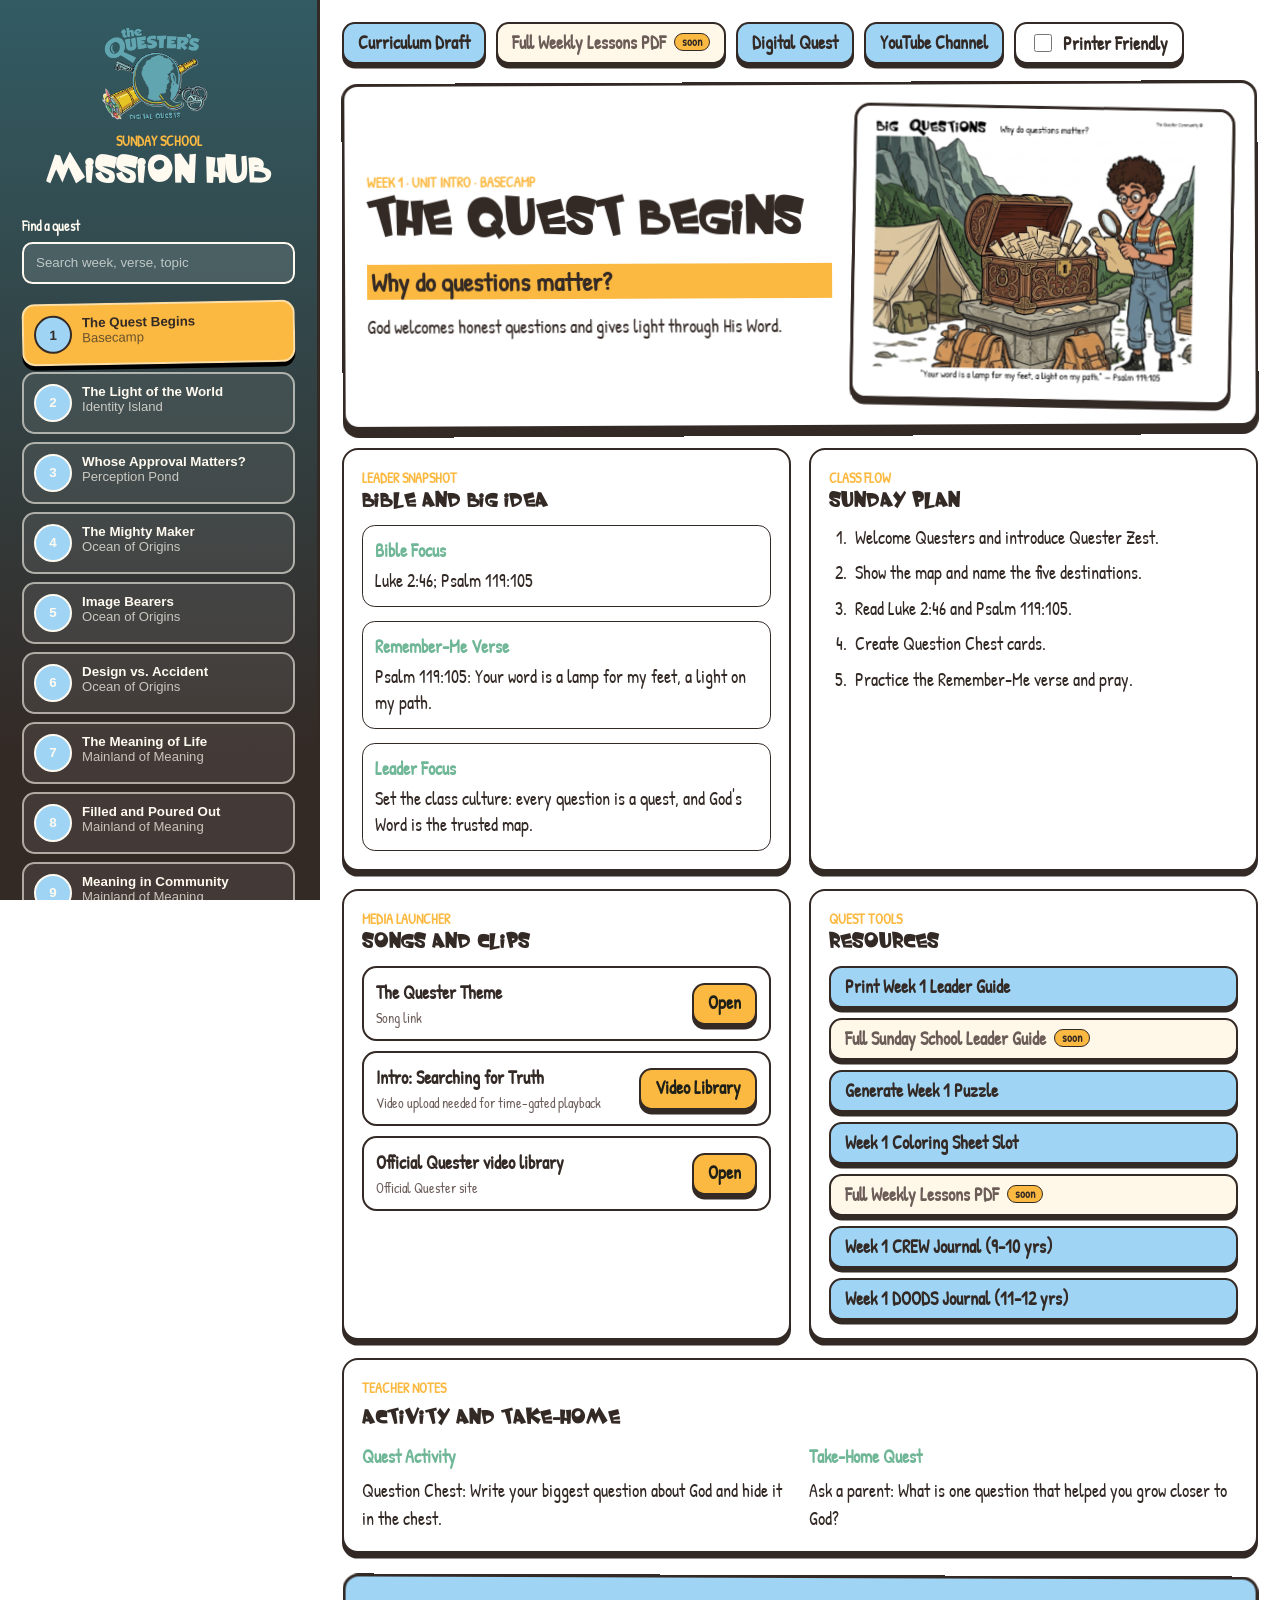
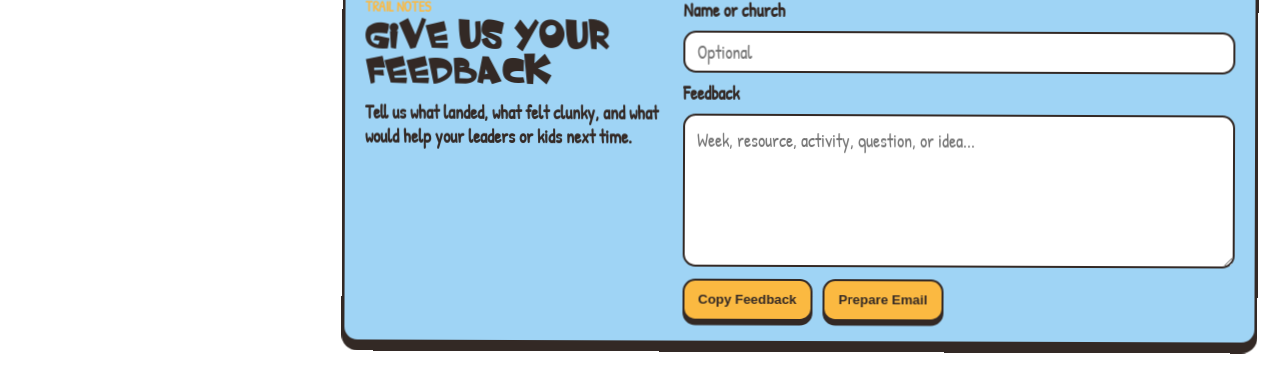
==== index.html @ 2ee42219 "Update Repo for testing Online" ====
<!doctype html>
<html lang="en">
  <head>
    <meta charset="utf-8">
    <meta name="viewport" content="width=device-width, initial-scale=1">
    <title>Quester Sunday School Hub</title>
    <link rel="stylesheet" href="styles.css">
  </head>
  <body>
    <div class="app-shell">
      <aside class="sidebar" aria-label="Curriculum weeks">
        <div class="brand">
          <img src="assets/logo/logo-main.png" alt="The Quester">
          <div>
            <p class="eyebrow">Sunday School</p>
            <h1>Mission Hub</h1>
          </div>
        </div>

        <label class="search-label" for="weekSearch">Find a quest</label>
        <input id="weekSearch" class="search" type="search" placeholder="Search week, verse, topic">

        <nav id="weekNav" class="week-nav"></nav>
      </aside>

      <main class="workspace">
        <section class="topbar" aria-label="Global resources">
          <a href="docs/Quester_13_Week_Sunday_School_Curriculum.md" target="_blank">Curriculum Draft</a>
          <a id="fullLeaderGuidePdf" href="pdf/Quester_SundaySchool_Weekly_Lessons_Full_Collection.pdf" target="_blank" data-coming-soon="true">Full Weekly Lessons PDF</a>
          <a href="https://jugemz.github.io/quester-demo/" target="_blank" rel="noreferrer">Digital Quest</a>
          <a href="https://www.youtube.com/thequester" target="_blank" rel="noreferrer">YouTube Channel</a>
          <label class="print-toggle" for="printerFriendlyToggle">
            <input id="printerFriendlyToggle" type="checkbox">
            Printer Friendly
          </label>
        </section>

        <section class="hero-panel">
          <div class="hero-copy">
            <p id="weekKicker" class="eyebrow"></p>
            <h2 id="weekTitle"></h2>
            <p id="weekQuestion" class="big-question"></p>
            <p id="weekDiscovery" class="discovery"></p>
          </div>
          <div class="map-frame">
            <img id="weekImage" alt="">
          </div>
        </section>

        <section class="lesson-grid">
          <article class="panel summary-panel">
            <div class="panel-heading">
              <p class="eyebrow">Leader Snapshot</p>
              <h3>Bible and Big Idea</h3>
            </div>
            <dl class="snapshot">
              <div>
                <dt>Bible Focus</dt>
                <dd id="bibleFocus"></dd>
              </div>
              <div>
                <dt>Remember-Me Verse</dt>
                <dd id="memoryVerse"></dd>
              </div>
              <div>
                <dt>Leader Focus</dt>
                <dd id="leaderFocus"></dd>
              </div>
            </dl>
          </article>

          <article class="panel">
            <div class="panel-heading">
              <p class="eyebrow">Class Flow</p>
              <h3>Sunday Plan</h3>
            </div>
            <ol id="lessonFlow" class="flow-list"></ol>
          </article>

          <article class="panel media-panel">
            <div class="panel-heading">
              <p class="eyebrow">Media Launcher</p>
              <h3>Songs and Clips</h3>
            </div>
            <div id="mediaList" class="media-list"></div>
          </article>

          <article class="panel">
            <div class="panel-heading">
              <p class="eyebrow">Quest Tools</p>
              <h3>Resources</h3>
            </div>
            <div id="resourceList" class="resource-list"></div>
          </article>

          <article class="panel wide-panel">
            <div class="panel-heading">
              <p class="eyebrow">Teacher Notes</p>
              <h3>Activity and Take-Home</h3>
            </div>
            <div class="notes">
              <div>
                <h4>Quest Activity</h4>
                <p id="activityText"></p>
              </div>
              <div>
                <h4>Take-Home Quest</h4>
                <p id="takeHomeText"></p>
              </div>
            </div>
          </article>
        </section>

        <section class="feedback-panel" aria-labelledby="feedbackTitle">
          <div>
            <p class="eyebrow">Trail Notes</p>
            <h3 id="feedbackTitle">Give Us Your Feedback</h3>
            <p class="feedback-copy">Tell us what landed, what felt clunky, and what would help your leaders or kids next time.</p>
          </div>
          <form id="feedbackForm" class="feedback-form">
            <label for="feedbackName">Name or church</label>
            <input id="feedbackName" type="text" placeholder="Optional">
            <label for="feedbackMessage">Feedback</label>
            <textarea id="feedbackMessage" rows="5" placeholder="Week, resource, activity, question, or idea..."></textarea>
            <div class="feedback-actions">
              <button id="copyFeedback" class="feedback-button" type="button">Copy Feedback</button>
              <button id="emailFeedback" class="feedback-button" type="button">Prepare Email</button>
              <span id="feedbackStatus" class="feedback-status" role="status" aria-live="polite"></span>
            </div>
          </form>
        </section>
      </main>
    </div>

    <dialog id="clipDialog" class="clip-dialog">
      <div class="clip-header">
        <div>
          <p class="eyebrow">Time-Gated Clip</p>
          <h3 id="clipTitle"></h3>
        </div>
        <button id="closeClip" class="icon-button" type="button" aria-label="Close clip">×</button>
      </div>
      <video id="clipPlayer" controls playsinline></video>
      <p id="clipMeta" class="clip-meta"></p>
    </dialog>

    <script src="app.js"></script>
  </body>
</html>
---- styles.css ----
:root {
  --ink: #332925;
  --muted: #6c5d59;
  --paper: #ffffff;
  --panel: #ffffff;
  --line: #332925;
  --teal: #70b797;
  --green: #4d8a48;
  --gold: #fbb941;
  --salmon: #9fd4f5;
  --salmon-light: #cdeeff;
  --blue: #9fd4f5;
  --shadow: 0 0.5rem 0 #332925;
  --soft-shadow: 0 0.35rem 0 #332925;
}

@font-face {
  font-family: "Patrick Hand Local";
  src: url("PatrickHand-Regular.ttf") format("truetype");
}

@font-face {
  font-family: "Whimsy TT";
  src: url("WhimsyTT.ttf") format("truetype");
}

* {
  box-sizing: border-box;
}

body {
  margin: 0;
  color: var(--ink);
  background: #fff;
  font-family: "Patrick Hand Local", "Segoe UI", Arial, sans-serif;
  font-size: 18px;
  cursor: url("image assets/default-1x.png"), auto;
}

a {
  color: inherit;
}

button,
a,
input,
select,
textarea {
  cursor: url("image assets/pointer-1x.png"), pointer;
}

.app-shell {
  min-height: 100vh;
  display: grid;
  grid-template-columns: 320px minmax(0, 1fr);
}

.sidebar {
  position: sticky;
  top: 0;
  height: 100vh;
  overflow-y: auto;
  padding: 22px;
  background:
    linear-gradient(180deg, #325b63, #332925 85%);
  color: #fffaf0;
  border-right: 0.22rem solid var(--ink);
}

.brand {
  display: grid;
  gap: 10px;
  justify-items: center;
  margin-bottom: 24px;
  text-align: center;
}

.brand img {
  width: min(235px, 100%);
  height: auto;
  object-fit: contain;
  transform: rotate(-2deg);
}

.brand h1,
.hero-copy h2,
.panel h3 {
  margin: 0;
  font-family: "Whimsy TT", "Patrick Hand Local", sans-serif;
}

.brand h1 {
  white-space: nowrap;
  font-size: 2.35rem;
  line-height: 1;
}

.eyebrow {
  margin: 0 0 5px;
  color: var(--gold);
  font-size: 0.9rem;
  font-weight: 800;
  letter-spacing: 0;
  text-transform: uppercase;
}

.search-label {
  display: block;
  margin: 0 0 7px;
  font-weight: 700;
  font-size: 0.86rem;
}

.search {
  width: 100%;
  min-height: 42px;
  padding: 0 12px;
  border: 0.16rem solid #fffaf0;
  border-radius: 0.65rem;
  color: #fffaf0;
  background: rgba(255, 255, 255, 0.12);
  outline: none;
}

.search::placeholder {
  color: rgba(255, 255, 255, 0.65);
}

.week-nav {
  display: grid;
  gap: 8px;
  margin-top: 18px;
}

.week-button {
  display: grid;
  grid-template-columns: 38px 1fr;
  gap: 10px;
  width: 100%;
  padding: 10px;
  border: 0.16rem solid rgba(255, 250, 240, 0.58);
  border-radius: 0.8rem;
  color: #fffaf0;
  background: rgba(255, 255, 255, 0.08);
  text-align: left;
  cursor: pointer;
  transition: transform 0.12s, background 0.12s;
}

.week-button[aria-current="true"] {
  background: var(--gold);
  color: var(--ink);
  box-shadow: 0 0.28rem 0 #000;
  transform: rotate(-1deg);
}

.week-number {
  display: grid;
  place-items: center;
  width: 38px;
  height: 38px;
  border-radius: 50%;
  background: var(--salmon);
  border: 0.13rem solid currentColor;
  font-weight: 900;
}

.week-name {
  display: block;
  font-weight: 800;
}

.week-destination {
  display: block;
  color: currentColor;
  opacity: 0.72;
  font-size: 0.82rem;
}

.workspace {
  min-width: 0;
  padding: 22px;
}

.topbar {
  display: flex;
  flex-wrap: wrap;
  align-items: center;
  gap: 10px;
  margin-bottom: 18px;
}

.topbar a,
.resource-link,
.media-link,
.media-button,
.feedback-button {
  display: inline-flex;
  align-items: center;
  justify-content: center;
  min-height: 42px;
  padding: 0 14px 2px;
  border: 0.16rem solid var(--line);
  border-radius: 0.8rem;
  background: var(--salmon);
  color: var(--ink);
  font-weight: 800;
  text-decoration: none;
  cursor: pointer;
  box-shadow: 0 0.28rem 0 var(--ink);
  transition: transform 0.1s, box-shadow 0.1s, background 0.1s;
}

.topbar a:hover,
.resource-link:hover,
.media-link:hover,
.media-button:hover,
.feedback-button:hover {
  background: var(--salmon-light);
}

.topbar a[data-coming-soon="true"],
.resource-link[data-coming-soon="true"] {
  background: #fff8e8;
  color: var(--muted);
}

.topbar a[data-coming-soon="true"]::after,
.resource-link[data-coming-soon="true"]::after {
  content: "soon";
  margin-left: 8px;
  padding: 1px 7px;
  border: 0.11rem solid var(--line);
  border-radius: 999px;
  background: var(--gold);
  color: var(--ink);
  font-size: 0.78rem;
  line-height: 1.1;
}

.topbar a:active,
.resource-link:active,
.media-link:active,
.media-button:active,
.feedback-button:active {
  transform: translateY(0.28rem);
  box-shadow: none;
}

.print-toggle {
  display: inline-flex;
  align-items: center;
  min-height: 42px;
  gap: 8px;
  padding: 0 14px;
  border: 0.16rem solid var(--line);
  border-radius: 0.8rem;
  background: #fff;
  color: var(--ink);
  font-weight: 900;
  box-shadow: 0 0.28rem 0 var(--ink);
}

.print-toggle input {
  width: 18px;
  height: 18px;
  accent-color: var(--blue);
}

.hero-panel {
  display: grid;
  grid-template-columns: minmax(0, 1.1fr) minmax(260px, 0.9fr);
  gap: 20px;
  align-items: stretch;
  margin-bottom: 20px;
  padding: 22px;
  border: 0.22rem solid var(--line);
  border-radius: 1rem;
  background: var(--paper);
  box-shadow: var(--shadow);
  transform: rotate(-0.25deg);
}

.hero-copy {
  display: flex;
  flex-direction: column;
  justify-content: center;
  min-height: 280px;
}

.hero-copy h2 {
  max-width: 820px;
  font-size: clamp(2rem, 4vw, 4.2rem);
  line-height: 0.98;
}

.big-question {
  max-width: 740px;
  margin: 18px 0 0;
  color: var(--ink);
  font-size: clamp(1.2rem, 2vw, 1.8rem);
  font-weight: 900;
  background: var(--gold);
  display: inline;
  box-decoration-break: clone;
  -webkit-box-decoration-break: clone;
  padding: 0 0.28rem;
}

.discovery {
  max-width: 780px;
  margin: 16px 0 0;
  color: var(--ink);
  font-size: 1.15rem;
  line-height: 1.35;
}

.map-frame {
  min-height: 280px;
  border: 0.22rem solid var(--line);
  border-radius: 1rem;
  overflow: hidden;
  background: #fff;
  box-shadow: var(--soft-shadow);
  transform: rotate(1.3deg);
}

.map-frame img {
  width: 100%;
  height: 100%;
  min-height: 280px;
  object-fit: cover;
  display: block;
}

.lesson-grid {
  display: grid;
  grid-template-columns: repeat(2, minmax(0, 1fr));
  gap: 18px;
}

.panel {
  padding: 18px;
  border: 0.18rem solid var(--line);
  border-radius: 1rem;
  background: var(--panel);
  box-shadow: var(--soft-shadow);
}

.wide-panel {
  grid-column: 1 / -1;
}

.panel-heading {
  margin-bottom: 14px;
}

.panel h3 {
  font-size: 1.3rem;
}

.snapshot {
  display: grid;
  gap: 14px;
  margin: 0;
}

.snapshot div {
  padding: 12px;
  border: 0.12rem solid var(--line);
  border-radius: 0.8rem;
  background: #fff;
}

.snapshot dt {
  margin-bottom: 5px;
  color: var(--teal);
  font-weight: 900;
}

.snapshot dd {
  margin: 0;
  line-height: 1.45;
}

.flow-list {
  display: grid;
  gap: 10px;
  margin: 0;
  padding-left: 22px;
}

.flow-list li {
  padding-left: 4px;
  line-height: 1.42;
}

.media-list,
.resource-list {
  display: grid;
  gap: 10px;
}

.media-item {
  display: grid;
  grid-template-columns: 1fr auto;
  gap: 10px;
  align-items: center;
  padding: 12px;
  border: 0.15rem solid var(--line);
  border-radius: 0.9rem;
  background: #fff;
}

.media-title {
  margin: 0;
  font-weight: 900;
}

.media-meta {
  margin: 3px 0 0;
  color: var(--muted);
  font-size: 0.9rem;
}

.media-button {
  background: var(--teal);
  color: var(--ink);
}

.media-link {
  background: var(--gold);
  color: #1f2119;
}

.resource-link {
  justify-content: flex-start;
}

.notes {
  display: grid;
  grid-template-columns: repeat(2, minmax(0, 1fr));
  gap: 18px;
}

.notes h4 {
  margin: 0 0 8px;
  color: var(--teal);
}

.notes p {
  margin: 0;
  line-height: 1.55;
}

.feedback-panel {
  display: grid;
  grid-template-columns: minmax(220px, 0.7fr) minmax(300px, 1.3fr);
  gap: 20px;
  margin-top: 22px;
  padding: 20px;
  border: 0.2rem solid var(--line);
  border-radius: 1rem;
  background: var(--blue);
  box-shadow: var(--shadow);
  transform: rotate(0.2deg);
}

.feedback-panel h3 {
  margin: 0;
  font-family: "Whimsy TT", "Patrick Hand Local", sans-serif;
  font-size: clamp(1.5rem, 3vw, 2.4rem);
}

.feedback-copy {
  max-width: 520px;
  margin: 10px 0 0;
  font-weight: 800;
  line-height: 1.35;
}

.feedback-form {
  display: grid;
  gap: 8px;
}

.feedback-form label {
  color: var(--ink);
  font-weight: 900;
}

.feedback-form input,
.feedback-form textarea {
  width: 100%;
  border: 0.15rem solid var(--line);
  border-radius: 0.8rem;
  background: #fff;
  color: var(--ink);
  font: inherit;
  outline: none;
}

.feedback-form input {
  min-height: 42px;
  padding: 0 12px;
}

.feedback-form textarea {
  min-height: 132px;
  padding: 12px;
  resize: vertical;
  cursor: text;
}

.feedback-actions {
  display: flex;
  flex-wrap: wrap;
  align-items: center;
  gap: 10px;
  margin-top: 4px;
}

.feedback-button {
  border: 0.16rem solid var(--line);
  background: var(--gold);
}

.feedback-status {
  color: var(--ink);
  font-weight: 900;
}

body.printer-friendly {
  --gold: #f4f4f4;
  --salmon: #f8f8f8;
  --salmon-light: #fff;
  --teal: #f7f7f7;
  --blue: #f8f8f8;
}

body.printer-friendly .hero-panel,
body.printer-friendly .panel,
body.printer-friendly .snapshot div,
body.printer-friendly .media-item,
body.printer-friendly .feedback-panel {
  background: #fff;
  box-shadow: none;
}

body.printer-friendly .topbar a,
body.printer-friendly .resource-link,
body.printer-friendly .media-link,
body.printer-friendly .media-button,
body.printer-friendly .feedback-button,
body.printer-friendly .print-toggle {
  background: #fff;
  box-shadow: none;
}

body.printer-friendly .big-question {
  background: #f2f2f2;
}

.clip-dialog {
  width: min(920px, calc(100vw - 28px));
  padding: 0;
  border: 0.2rem solid var(--line);
  border-radius: 1rem;
  background: var(--panel);
  box-shadow: var(--shadow);
}

.clip-dialog::backdrop {
  background: rgba(14, 24, 32, 0.7);
}

.clip-header {
  display: flex;
  align-items: center;
  justify-content: space-between;
  gap: 16px;
  padding: 16px;
  border-bottom: 1px solid var(--line);
}

.icon-button {
  width: 40px;
  height: 40px;
  border: 0;
  border-radius: 50%;
  border: 0.16rem solid var(--ink);
  background: var(--gold);
  color: var(--ink);
  font-size: 1.5rem;
  cursor: pointer;
}

#clipPlayer {
  display: block;
  width: 100%;
  max-height: 68vh;
  background: #000;
}

.clip-meta {
  margin: 0;
  padding: 12px 16px 16px;
  color: var(--muted);
}

@media (max-width: 980px) {
  .app-shell,
  .hero-panel,
  .lesson-grid,
  .notes,
  .feedback-panel {
    grid-template-columns: 1fr;
  }

  .sidebar {
    position: relative;
    height: auto;
  }
}
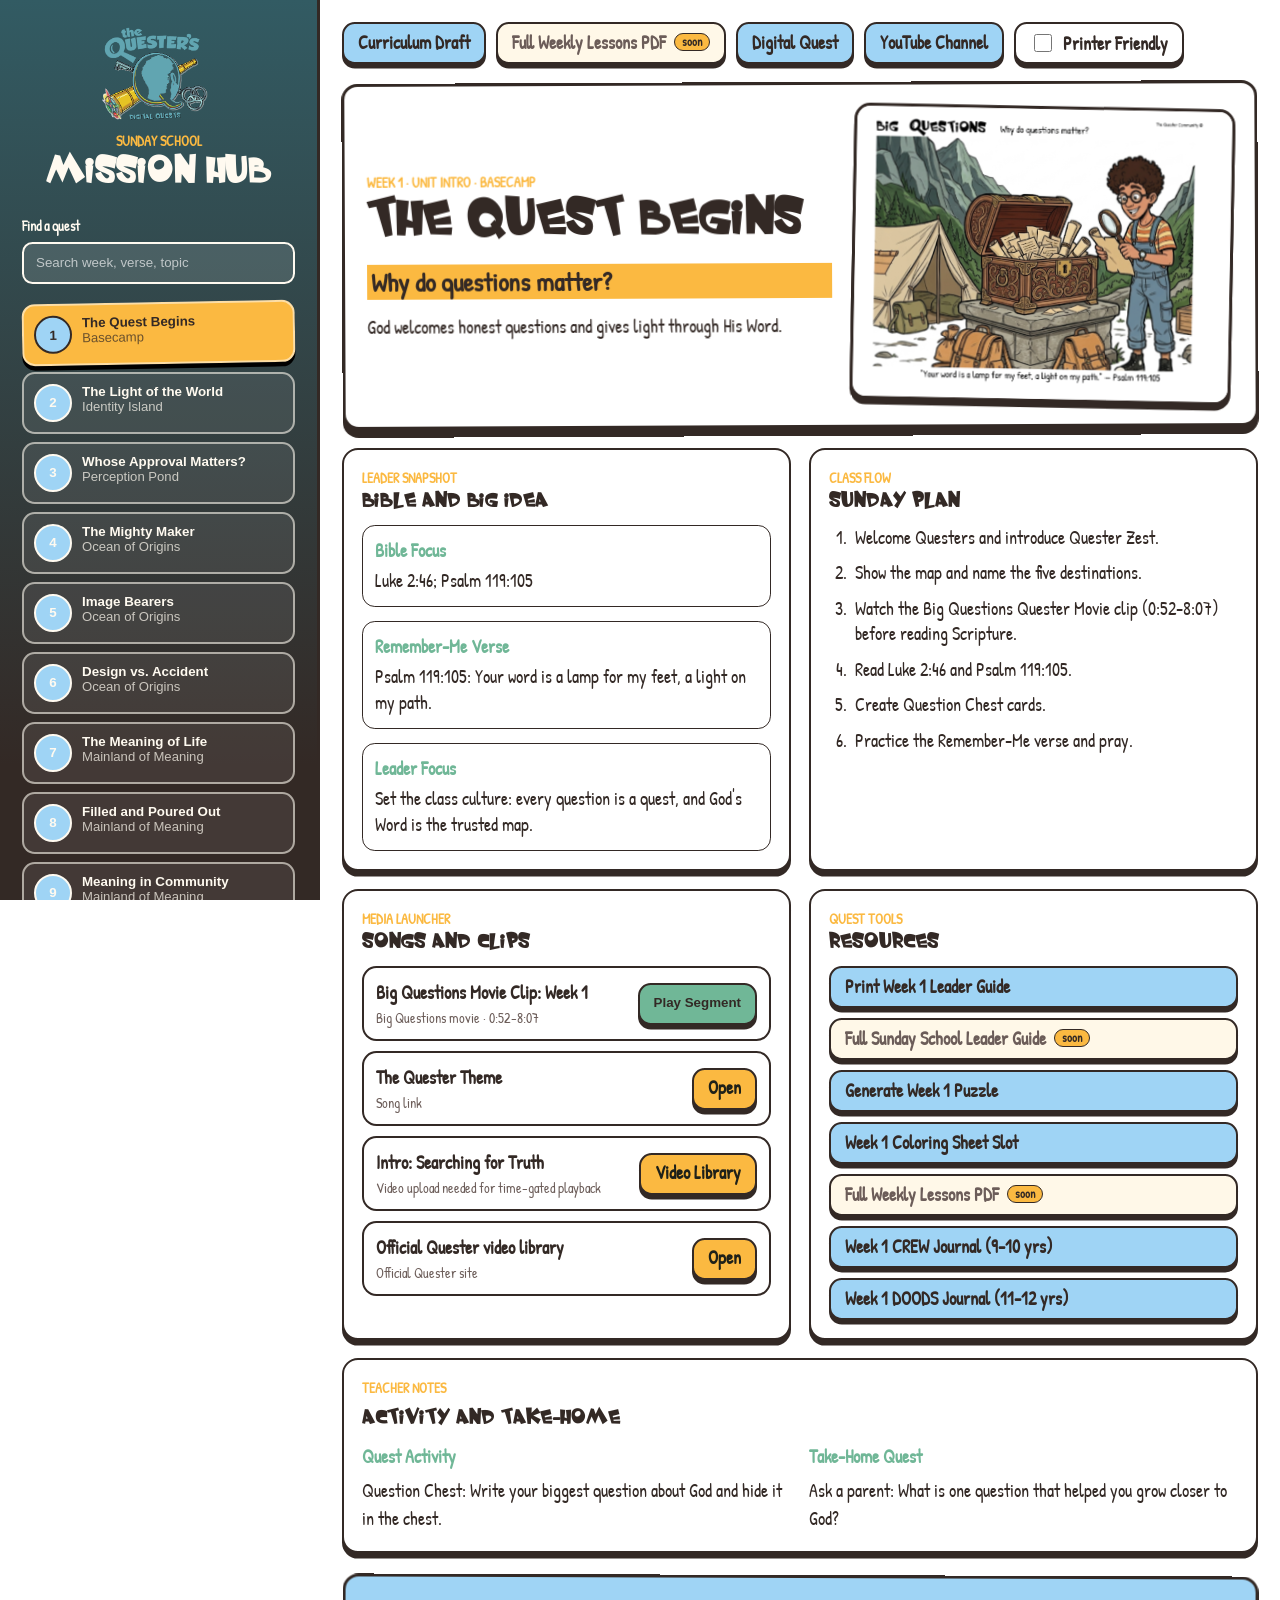
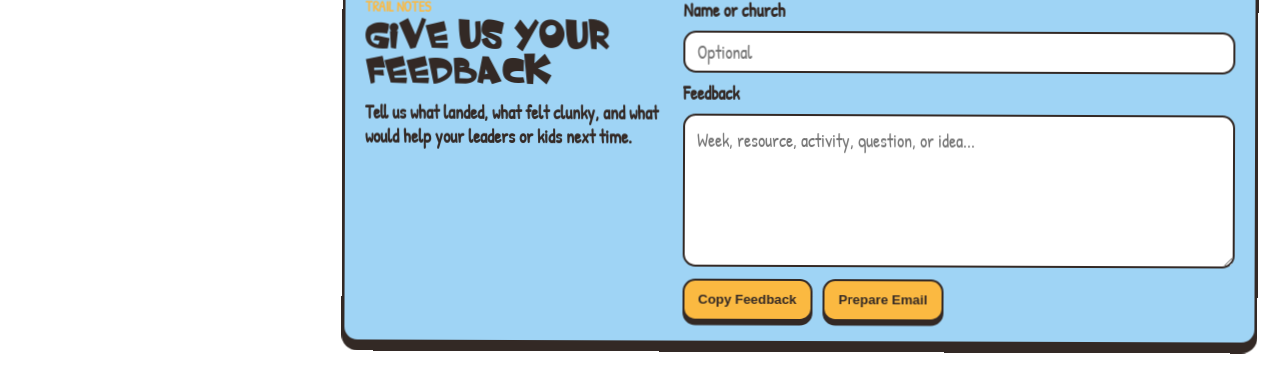
==== commit 5156c448: "Quester Clips" ====
--- a/index.html
+++ b/index.html
@@ -141,6 +141,7 @@
         <button id="closeClip" class="icon-button" type="button" aria-label="Close clip">×</button>
       </div>
       <video id="clipPlayer" controls playsinline></video>
+      <iframe id="youtubePlayer" title="Big Questions movie segment" allow="autoplay; encrypted-media; picture-in-picture" allowfullscreen></iframe>
       <p id="clipMeta" class="clip-meta"></p>
     </dialog>
 
--- a/styles.css
+++ b/styles.css
@@ -602,6 +602,14 @@
   background: #000;
 }
 
+#youtubePlayer {
+  display: none;
+  width: 100%;
+  aspect-ratio: 16 / 9;
+  border: 0;
+  background: #000;
+}
+
 .clip-meta {
   margin: 0;
   padding: 12px 16px 16px;
